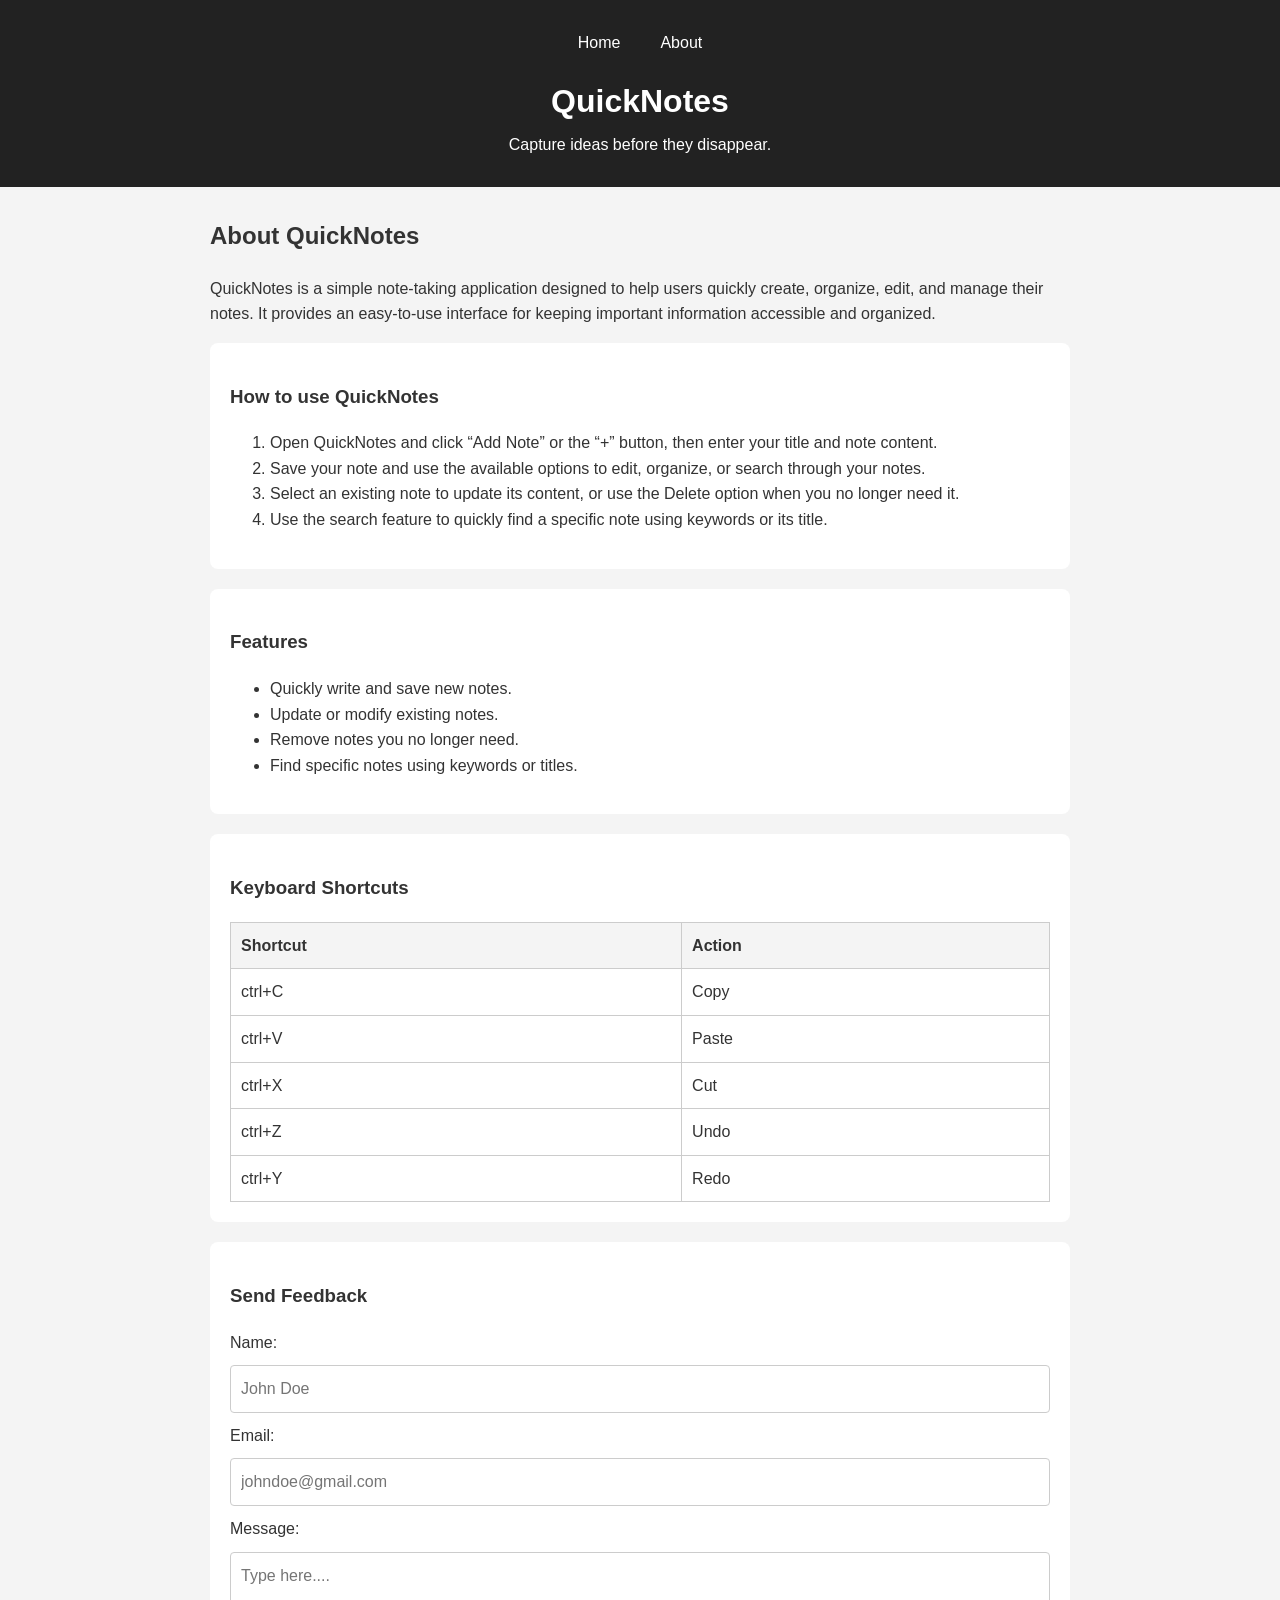
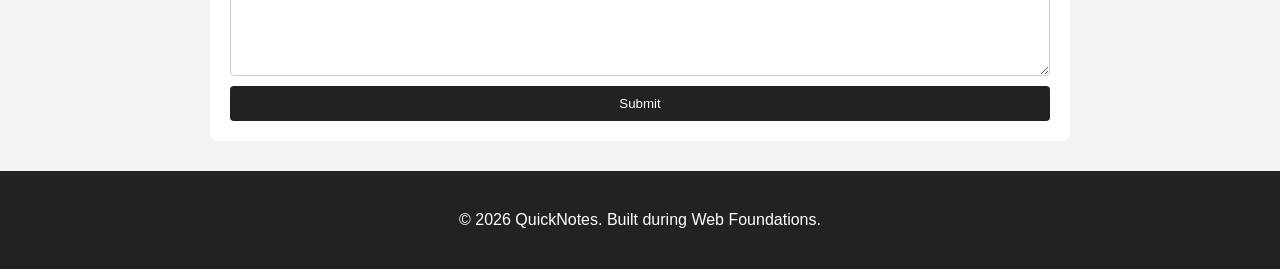
==== day2/about.html @ f209cfbd "Day 2 assignment" ====
<!doctype html>
<html lang="en">
  <head>
    <meta charset="UTF-8" />
    <meta name="viewport" content="width=device-width, initial-scale=1.0" />
    <link rel="stylesheet" href="style.css">
    <title>QuickNotes</title>
  </head>
  <body>
    <header>
      <nav>
        <ul>
          <li><a href="index.html">Home</a></li>
          <li><a href="about.html">About</a></li>
        </ul>
      </nav>

      <h1>QuickNotes</h1>
      <p>Capture ideas before they disappear.</p>
    </header>

    <main>
      <h2>About QuickNotes</h2>
      <p>
        QuickNotes is a simple note-taking application designed to help users
        quickly create, organize, edit, and manage their notes. It provides an
        easy-to-use interface for keeping important information accessible and
        organized.
      </p>

      <section>
        <h3>How to use QuickNotes</h3>
        <ol>
          <li>
            Open QuickNotes and click “Add Note” or the “+” button, then enter
            your title and note content.
          </li>
          <li>
            Save your note and use the available options to edit, organize, or
            search through your notes.
          </li>
          <li>
            Select an existing note to update its content, or use the Delete
            option when you no longer need it.
          </li>
          <li>
            Use the search feature to quickly find a specific note using
            keywords or its title.
          </li>
        </ol>
      </section>

      <section>
        <h3>Features</h3>
        <ul>
          <li>Quickly write and save new notes.</li>
          <li>Update or modify existing notes.</li>
          <li>Remove notes you no longer need.</li>
          <li>Find specific notes using keywords or titles.</li>
        </ul>
      </section>

      <section>
        <h3>Keyboard Shortcuts</h3>
        <table>
          <thead>
            <tr>
              <th>Shortcut</th>
              <th>Action</th>
            </tr>
          </thead>

          <tbody>
            <tr>
              <td>ctrl+C</td>
              <td>Copy</td>
            </tr>

            <tr>
                <td>ctrl+V</td>
                <td>Paste</td>
            </tr>

            <tr>
                <td>ctrl+X</td>
                <td>Cut</td>
            </tr>

            <tr>
                <td>ctrl+Z</td>
                <td>Undo</td>
            </tr>

            <tr>
                <td>ctrl+Y</td>
                <td>Redo</td>
            </tr>
          </tbody>
        </table>
      </section>

      <section>
        <h3> Send Feedback</h3>

        <form>
            <label for="name">Name:</label>
            <input name="name" id="name" type="text" placeholder="John Doe" required>

            <label for="email">Email:</label>
            <input name="email" id="email" type="email" placeholder="johndoe@gmail.com" required>

            <label for="message">Message:</label>
            <textarea name="message" id="message" placeholder="Type here...." rows="4" cols="20" required ></textarea>

            <button type="submit">Submit</button>
        </form>
      </section>
    </main>

    <footer>
      <p>&copy; 2026 QuickNotes. Built during Web Foundations.</p>
    </footer>
  </body>
</html>
---- day2/style.css ----
/* Box-sizing reset */
* {
  box-sizing: border-box;
}

/* Base styles */
body {
  margin: 0;
  font-family: Arial, sans-serif;
  background-color: #f4f4f4;
  color: #333;
  line-height: 1.6;
}

/* Header */
header {
  background-color: #222;
  color: white;
  text-align: center;
  padding: 30px 20px;
}

header h1 {
  margin: 20px 0 5px;
}

header p {
  margin: 0;
}

/* Navigation */
nav ul {
  display: flex;
  justify-content: center;
  gap: 16px;
  list-style: none;
  padding: 0;
  margin: 0;
}

nav a {
  color: white;
  text-decoration: none;
  padding: 8px 12px;
  border-radius: 4px;
  transition: background-color 0.3s ease;
}

nav a:hover {
  background-color: #555;
}

/* Main content */
main {
  max-width: 900px;
  margin: 30px auto;
  padding: 0 20px;
}

/* Sections as cards */
section {
  background-color: white;
  padding: 20px;
  margin-bottom: 20px;
  border-radius: 8px;
}

/* Features grid */
.features {
  display: grid;
  grid-template-columns: repeat(auto-fit, minmax(180px, 1fr));
  gap: 16px;
  list-style: none;
  padding: 0;
}

.features li {
  background-color: #f4f4f4;
  padding: 20px;
  border-radius: 8px;
  text-align: center;
}

/* Table */
table {
  width: 100%;
  border-collapse: collapse;
}

th,
td {
  border: 1px solid #ccc;
  padding: 10px;
  text-align: left;
}

th {
  background-color: #f4f4f4;
}

/* Forms */
form {
  display: flex;
  flex-direction: column;
  gap: 10px;
}

input,
textarea {
  width: 100%;
  padding: 10px;
  border: 1px solid #ccc;
  border-radius: 4px;
  font: inherit;
}

button {
  padding: 10px 16px;
  border: none;
  border-radius: 4px;
  background-color: #222;
  color: white;
  cursor: pointer;
  transition: background-color 0.3s ease, transform 0.2s ease;
}

button:hover {
  background-color: #555;
  transform: translateY(-2px);
}

/* Footer */
footer {
  text-align: center;
  padding: 20px;
  background-color: #222;
  color: white;
}

/* Small screens */
@media (max-width: 600px) {
  header {
    padding: 20px 10px;
  }

  header h1 {
    font-size: 24px;
  }

  header p {
    font-size: 14px;
  }

  main {
    margin: 20px auto;
    padding: 0 10px;
  }
}
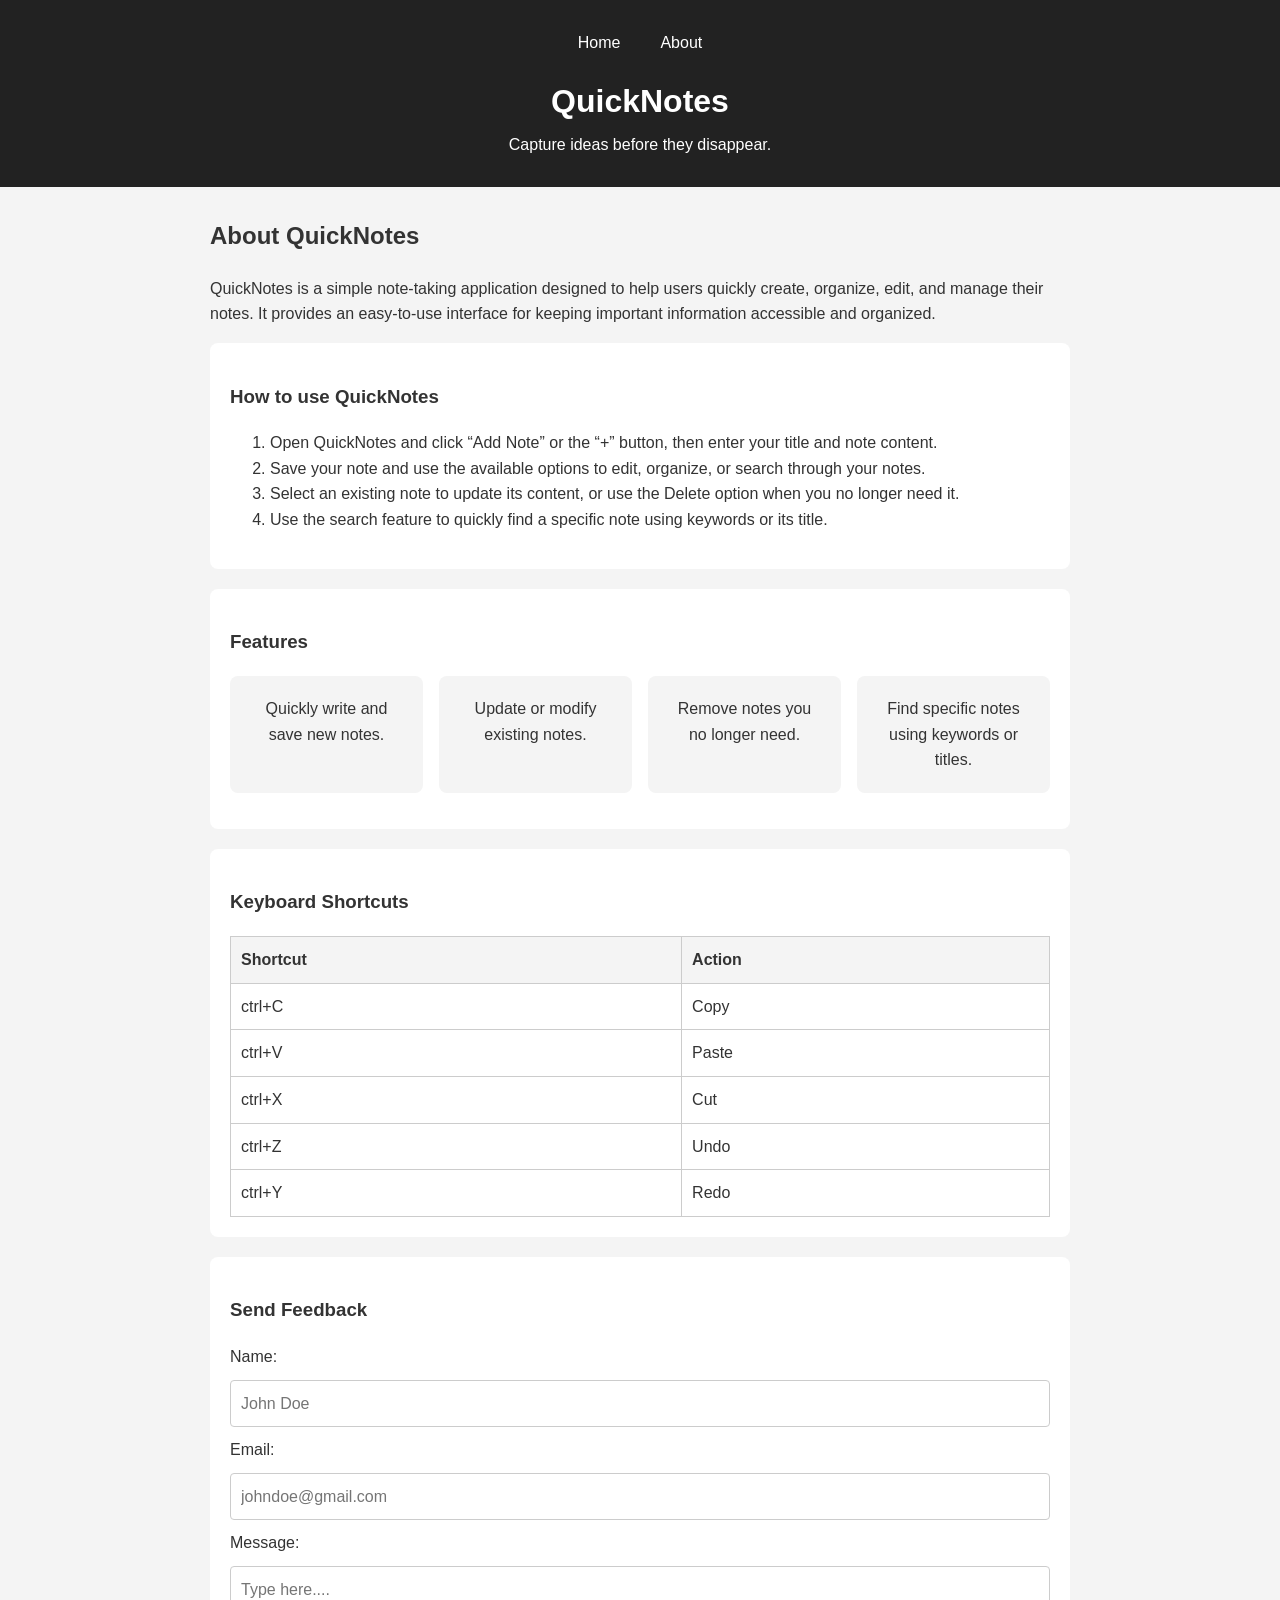
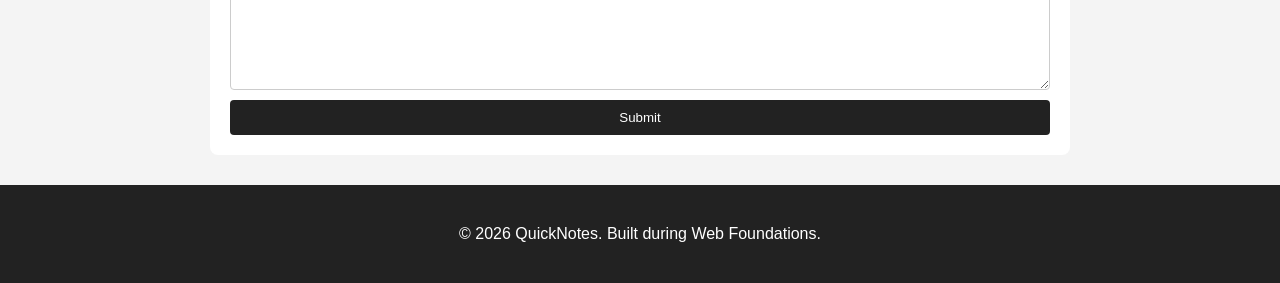
==== commit d77d5e13: "Day 3 assignment" ====
--- a/day2/about.html
+++ b/day2/about.html
@@ -52,7 +52,7 @@
 
       <section>
         <h3>Features</h3>
-        <ul>
+        <ul class="features">
           <li>Quickly write and save new notes.</li>
           <li>Update or modify existing notes.</li>
           <li>Remove notes you no longer need.</li>
